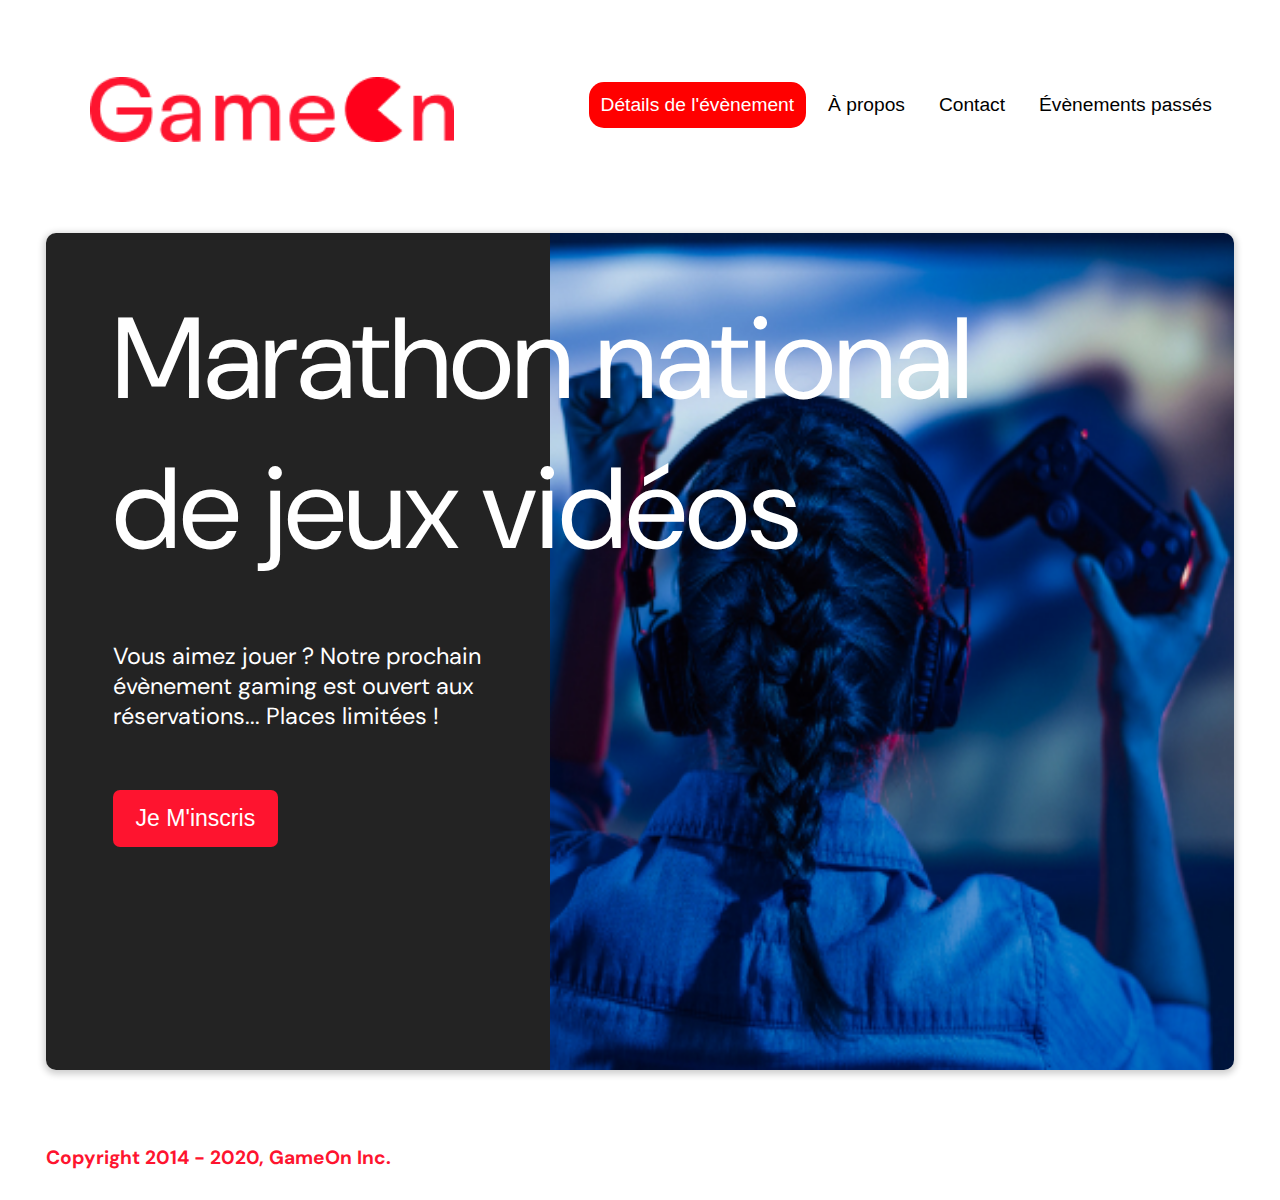
==== index.html @ 280abc77 "Ajout Message Confirmation + Correctifs Responsive" ====
<!DOCTYPE html>
<html lang="en">
  <head>
    <meta charset="utf-8" />
    <title>Reservation</title>
    <meta name="viewport" content="width=device-width,initial-scale=1" />
    <link rel="stylesheet" href="modal.css" />
    <link rel="stylesheet" href="https://cdnjs.cloudflare.com/ajax/libs/font-awesome/4.7.0/css/font-awesome.min.css">
    <link
      href="https://fonts.googleapis.com/css?family=DM+Sans"
      rel="stylesheet"
    />
  </head>
  <body>
    <div class="topnav" id="myTopnav">
      <div class="header-logo">
      <img alt="logo" src="Logo.png" width="auto" height="auto" />
    </div>
    <div class="main-navbar">
      <a href="#" class="active"><span>Détails de l'évènement</span></a>
      <a href="#"><span>À propos</span></a>
      <a href="#"><span>Contact</span></a>
      <a href="#"><span>Évènements passés</span></a>
      <a href="javascript:void(0);" class="icon" onclick="editNav()">
        <i class="fa fa-bars"></i>
      </a>
    </div>
    </div>
  </div>
    <main>
      <div class="hero-section">
        <div class="hero-content">
          <h1 class="hero-headline">
            Marathon national<br>
            de jeux vidéos
          </h1>
          <p class="hero-text">
            Vous aimez jouer ? Notre prochain évènement gaming est ouvert
            aux réservations... Places limitées !
          </p>
          <button class="btn-signup modal-btn">
            je m'inscris
          </button>
        </div>
        <div class="hero-img">
          <img src="./bg_img.jpg" alt="img" />
        </div>
        <button class="btn-signup modal-btn">
          je m'inscris
        </button>
      </div>

      <div class="bground">
        <div class="content">
          <span class="close"></span>
          <div class="modal-body">
            <form
              id="modal-form"
              class="modal-form"
              name="reserve"
              action="index.html"
              method="POST"
              novalidate
            >
              <div 
                class="formData formData--firstname">
                <label for="firstname">Prénom</label><br>
                <input
                  class="text-control"
                  type="text"
                  id="firstname"
                  name="firstname"
                /><br>
              </div>
              <div
                class="formData formData--lastname">
                <label for="lastname">Nom</label><br>
                <input
                  class="text-control"
                  type="text"
                  id="lastname"
                  name="lastname"
                /><br>
              </div>
              <div
                class="formData formData--email">
                <label for="email">E-mail</label><br>
                <input
                  class="text-control"
                  type="email"
                  id="email"
                  name="email"
                /><br>
              </div>
              <div
                class="formData formData--birthdate">
                <label for="birthdate">Date de naissance</label><br>
                <input
                  class="text-control"
                  type="date"
                  id="birthdate"
                  name="birthdate"
                /><br>
              </div>
              <div
                class="formData formData--quantity">
                <label for="quantity">À combien de tournois GameOn avez-vous déjà participé ?</label><br>
                <input type="number" class="text-control" id="quantity" name="quantity" min="0" max="99">
              </div>
              <p class="text-label">Quelle ville ?</p>
              <div
                class="formData formData--location">
                <input
                  class="checkbox-input"
                  type="radio"
                  id="location1"
                  name="location"
                  value="New York"
                />
                <label class="checkbox-label" for="location1">
                  <span class="checkbox-icon"></span>
                  New York</label
                >
                <input
                  class="checkbox-input"
                  type="radio"
                  id="location2"
                  name="location"
                  value="San Francisco"
                />
                <label class="checkbox-label" for="location2">
                  <span class="checkbox-icon"></span>
                  San Francisco</label
                >
                <input
                  class="checkbox-input"
                  type="radio"
                  id="location3"
                  name="location"
                  value="Seattle"
                />
                <label class="checkbox-label" for="location3">
                  <span class="checkbox-icon"></span>
                  Seattle</label
                >
                <input
                  class="checkbox-input"
                  type="radio"
                  id="location4"
                  name="location"
                  value="Chicago"
                />
                <label class="checkbox-label" for="location4">
                  <span class="checkbox-icon"></span>
                  Chicago</label
                >
                <input
                  class="checkbox-input"
                  type="radio"
                  id="location5"
                  name="location"
                  value="Boston"
                />
                <label class="checkbox-label" for="location5">
                  <span class="checkbox-icon"></span>
                  Boston</label
                >
                <input
                  class="checkbox-input"
                  type="radio"
                  id="location6"
                  name="location"
                  value="Portland"
                />
                <label class="checkbox-label" for="location6">
                  <span class="checkbox-icon"></span>
                  Portland</label
                >
              </div>

              <div
                class="formData formData--checkbox">
                <input class="checkbox-input" type="checkbox" id="checkbox1"/>
                <label class="checkbox2-label" for="checkbox1">
                  <span class="checkbox-icon"></span>
                  J'ai lu et accepté les conditions d'utilisation.
                </label>
                <br>
                <input class="checkbox-input" type="checkbox" id="checkbox2" />
                <label class="checkbox2-label" for="checkbox2">
                  <span class="checkbox-icon"></span>
                  Je souhaite être prévenu des prochains évènements.
                </label>
                <br>
              </div>
              <input
                class="btn-submit button"
                type="submit"
                value="C'est parti"
              />
            </form>
            <div class="modal-confirm-message">
              <span>Merci pour votre réservation! <br> Nous vous confirmons qu'elle a bien été prise en compte.</span>
              <input
                class="btn-submit button btn-close-confirm"
                type="button"
                value="Fermer"
              />
            </div>
          </div>
        </div>
      </div>
    </main>
    <footer>
      <p class="copyrights">
        Copyright 2014 - 2020, GameOn Inc.
      </p>
    </footer>
    <script src="modal.js"></script>
  </body>
</html>
---- modal.css ----
:root {
  --font-default: "DM Sans", Arial, Helvetica, sans-serif;
  --font-slab: var(--font-default);
  --modal-duration: 0.8s;
}
* {
  box-sizing: border-box;
  margin: 0;
  padding: 0;
}
/* Landing Page */

html {
  font-size: 1.5vw;
}

body {
  margin: 0;
  display: flex;
  flex-direction: column;
  background-image: url("background.png");
  font-family: var(--font-default);
  font-size: 18px;
  max-width: 1300px;
  margin: 0 auto;
}

p {
  margin-bottom: 0;
  padding: 0.5vw;
}

img {
  padding-right: 1rem;
}

.topnav {
  overflow: hidden;
  margin: 6vw 4vw;
}
.header-logo {
    float: left;
    width: 20rem;
}
.main-navbar {
    float: right;
}

.topnav img {
  width:100%;
  margin-left: 3vw;
}

.topnav a {
  float: left;
  display: block;
  color: #000000;
  text-align: center;
  padding: 12px 12px;
  margin: 5px;
  text-decoration: none;
  font-size: 1.5vw;
  font-family: Roboto, sans-serif;
}

.topnav a:hover {
  background-color: #ff0000;
  color: #ffffff;
  border-radius: 15px;
}

.topnav a.active {
  background-color: #ff0000;
  color: #ffffff;
  border-radius: 15px;
}

.topnav .icon {
  display: none;
}

@media screen and (max-width: 768px) {
  .topnav {
    margin: 6vw 4vw 2vw;
  }
  .topnav a {display: none;}
  .topnav a.icon {
    float: right;
    display: block;
    color:red;
    font-size: 6vw;
    margin: 0px;
    padding: 0rem 1rem;
  }
  .topnav a.icon:hover {
    background-color: transparent;
  }
}

@media screen and (max-width: 768px) {
  .topnav.responsive {position: relative;}
  .topnav.responsive .icon {
    position: absolute;
    right: -5rem;
    top: 0;
  }
  .topnav.responsive a {
    float: none;
    display: block;
    text-align: left;
  }
}

 /* @media screen and (max-width: 540px) {
  .topnav a {display: none;}
  .topnav a.icon {
    float: right;
    display: block;
    margin-top: -15px;
  } 
} */

main {
  font-size: 130%;
  font-weight: bolder;
  color: black;
  padding-top: 0.5vw;
  padding-left: 2vw;
  padding-right: 2vw;
  margin: 1px 20px 15px;
  border-radius: 2rem;
  text-align: justify;
}

.modal-btn {
  font-size: 145%;
  background: #fe142f;
  display: flex;
  margin: auto;
  padding: 2em;
  color: #fff;
  padding: 0.75rem 2.5rem;
  border-radius: 1rem;
  cursor: pointer;
}

.modal-btn:hover {
  background: #3876ac;
}

.footer {
  margin: 20px;
  padding: 10px;
  font-family: var(--font-slab);
}

/* Modal form */

.button {
  background: #fe142f;
  margin-top: 0.5em;
  padding: 1em;
  color: #fff;
  border-radius: 15px;
  cursor: pointer;
  font-size: 16px;
}

.button:hover {
  background: #3876ac;
}

.smFont {
  font-size: 16px;
}

.bground {
  display: none;
  position: fixed;
  z-index: 1;
  left: 0;
  top: 0;
  height: 100%;
  width: 100%;
  overflow: auto;
  background-color: rgba(26, 39, 156, 0.4);
}

.content {
  margin: 5% auto;
  width: 100%;
  max-width: 500px;
  animation-name: modalopen;
  animation-duration: var(--modal-duration);
  background: #232323;
  border-radius: 10px;
  overflow: hidden;
  position: relative;
  top:8rem;
  color: #fff;
  min-height:90%;
}

.modal-body {
  padding: 15px 8%;
  margin: 15px;
  min-height: 50rem;
  display:flex;
  justify-content: center;
  flex-direction: column;
  align-items:center;
}

label {
  font-family: var(--font-default);
  font-size: 17px;
  font-weight: normal;
  display: inline-block;
  margin: 11px 0;
}
input {
  padding: 8px;
  border: 0.8px solid #ccc;
  outline: none;
}
.text-control {
  margin: 0;
  padding: 8px;
  width: 100%;
  border-radius: 8px;
  font-size: 20px;
  height: 48px;
}
.formData[data-error]::after {
  content: attr(data-error);
  font-size: 0.4em;
  color: #e54858;
  display: block;
  margin-top: 7px;
  margin-bottom: 7px;
  text-align: left;
  line-height: 0em;
  opacity: 0;
  transition: 0.3s;
}
.formData[data-error-visible="true"]::after {
  opacity: 1;
  line-height: 0.4em;
}
.formData[data-error-visible="true"] .text-control {
  border: 2px solid #e54858;
}
/* 
input[data-error]::after {
    content: attr(data-error);
    font-size: 0.4em;
    color: red;
} */
.checkbox-label,
.checkbox2-label {
  position: relative;
  margin-left: 36px;
  font-size: 12px;
  font-weight: normal;
}
.checkbox-label .checkbox-icon,
.checkbox2-label .checkbox-icon {
  display: block;
  width: 20px;
  height: 20px;
  border: 2px solid #279e7a;
  border-radius: 50%;
  text-indent: 29px;
  white-space: nowrap;
  position: absolute;
  left: -30px;
  top: -1px;
  transition: 0.3s;
}
.checkbox-label .checkbox-icon::after,
.checkbox2-label .checkbox-icon::after {
  content: "";
  width: 13px;
  height: 13px;
  background-color: #279e7a;
  border-radius: 50%;
  text-indent: 29px;
  white-space: nowrap;
  position: absolute;
  left: 50%;
  top: 50%;
  transform: translate(-50%, -50%);
  transition: 0.3s;
  opacity: 0;
}
.checkbox-input {
  display: none;
}
.checkbox-input:checked + .checkbox-label .checkbox-icon::after,
.checkbox-input:checked + .checkbox2-label .checkbox-icon::after {
  opacity: 1;
}
.checkbox-input:checked + .checkbox2-label .checkbox-icon {
  background: #279e7a;
}
.checkbox2-label .checkbox-icon {
  border-radius: 4px;
  border: 0;
  background: #c4c4c4;
}
.checkbox2-label .checkbox-icon::after {
  width: 7px;
  height: 4px;
  border-radius: 2px;
  background: transparent;
  border: 2px solid transparent;
  border-bottom-color: #fff;
  border-left-color: #fff;
  transform: rotate(-55deg);
  left: 21%;
  top: 19%;
}

.close {
  position: absolute;
  right: 15px;
  top: 15px;
  width: 32px;
  height: 32px;
  opacity: 1;
  cursor: pointer;
  transform: scale(0.7);
}
.close:before,
.close:after {
  position: absolute;
  left: 15px;
  content: " ";
  height: 33px;
  width: 3px;
  background-color: #fff;
}
.close:before {
  transform: rotate(45deg);
}
.close:after {
  transform: rotate(-45deg);
}
.btn-submit,
.btn-signup {
  background: #fe142f;
  display: block;
  margin: 1rem auto;
  border-radius: 7px;
  font-size: 1.2rem;
  padding: 12px 82px;
  color: #fff;
  cursor: pointer;
  border: 0;
}

.btn-close-confirm {
  margin: 0 auto;
  position: fixed;
  bottom: 4rem;
  left: 0;
  right: 0;
}

.modal-confirm-message {
  display: none;
  margin: 2em 0em;
  height:100%;
  font-size: 2rem;
  text-align: center;
}

.modal-confirm-message br {
  display: block;
  margin: 20px 0;
  line-height: 2rem;
  content: "";
}

/* custom select styles */
.custom-select {
  position: relative;
  font-family: Arial;
  font-size: 1.1rem;
  font-weight: normal;
}

.custom-select select {
  display: none;
}
.select-selected {
  background-color: #fff;
}

/* Style the arrow inside the select element: */
.select-selected:after {
  position: absolute;
  content: "";
  top: 10px;
  right: 13px;
  width: 11px;
  height: 11px;
  border: 3px solid transparent;
  border-bottom-color: #f00;
  border-left-color: #f00;
  transform: rotate(-48deg);
  border-radius: 5px 0 5px 0;
}

/* Point the arrow upwards when the select box is open (active): */
.select-selected.select-arrow-active:after {
  transform: rotate(135deg);
  top: 13px;
}

.select-items div,
.select-selected {
  color: #000;
  padding: 11px 16px;
  border: 1px solid transparent;
  border-color: transparent transparent rgba(0, 0, 0, 0.1) transparent;
  cursor: pointer;
  border-radius: 8px;
  height: 48px;
}

/* Style items (options): */
.select-items {
  position: absolute;
  background-color: #fff;
  top: 89%;
  left: 0;
  right: 0;
  z-index: 99;
}

/* Hide the items when the select box is closed: */
.select-hide {
  display: none;
}

.select-items div:hover,
.same-as-selected {
  background-color: rgba(0, 0, 0, 0.1);
}
/* custom select end */
.text-label {
  font-weight: normal;
  font-size: 16px;
}
.hero-section {
  min-height: 93vh;
  border-radius: 10px;
  display: grid;
  grid-template-columns: repeat(12, 1fr);
  overflow: hidden;
  box-shadow: 0 2px 7px 2px rgba(0, 0, 0, 0.2);
}
.hero-content {
  padding: 51px 67px;
  grid-column: span 4;
  background: #232323;
  color: #fff;
  position: relative;
  text-align: left;
  min-width: 424px;
}
.hero-content::after {
  content: "";
  width: 100%;
  height: 100%;
  background: #232323;
  position: absolute;
  right: -80px;
  top: 0;
}
.hero-content > * {
  position: relative;
  z-index: 1;
}
.hero-headline {
  font-size: 6rem;
  font-weight: normal;
  white-space: nowrap;
}
.hero-text {
  width: 146%;
  font-weight: normal;
  margin-top: 57px;
  padding: 0;
}
.btn-signup {
  outline: none;
  text-transform: capitalize;
  padding: 15px 23px;
  margin: 0;
  margin-top: 59px;
}
.hero-img {
  grid-column: span 8;
}
.hero-img img {
  width: 100%;
  height: 100%;
  display: block;
  padding: 0;
}
.copyrights {
  color: #fe142f;
  padding: 0;
  font-size: 1rem;
  margin: 60px 0 30px;
  font-weight: bolder;
}
.hero-section > .btn-signup {
  display: none;
}
footer {
  padding-left: 2vw;
  padding-right: 2vw;
  margin: 0 20px;
}
@media screen and (max-width: 768px) {

  main {
    margin: 1px 20px 0px;
  }
  .main-navbar {
    z-index: 99;
  }
  .hero-section {
    display: block;
    box-shadow: unset;
    min-height: 70vh;
  }
  .hero-content {
    background: #fff;
    color: #000;
    padding: 0;
    min-width:inherit;
  }
  .hero-content::after {
    content: unset;
  }
  .hero-content .btn-signup {
    display: none;
  }
  .hero-headline {
    font-size: 6rem;
    white-space: normal;
  }
  .hero-text {
    width: unset;
    font-size: 2rem;
    margin-top: 20px;
  }
  .hero-img img {
    border-radius: 10px;
    margin-top: 20px;
  }

  .btn-submit,
  .btn-signup {
    font-size: 2rem;
  }

  .hero-section > .btn-signup {
    display: block;
    margin: 32px auto 10px;
    padding: 10px 35px;
  }

  .modal-confirm-message {
    font-size: 4rem;
  }
  
  .copyrights {
    margin-top: 10px;
    text-align: center;
  }
}

@keyframes modalopen {
  from {
    opacity: 0;
    transform: translateY(-150px);
  }
  to {
    opacity: 1;
  }
}
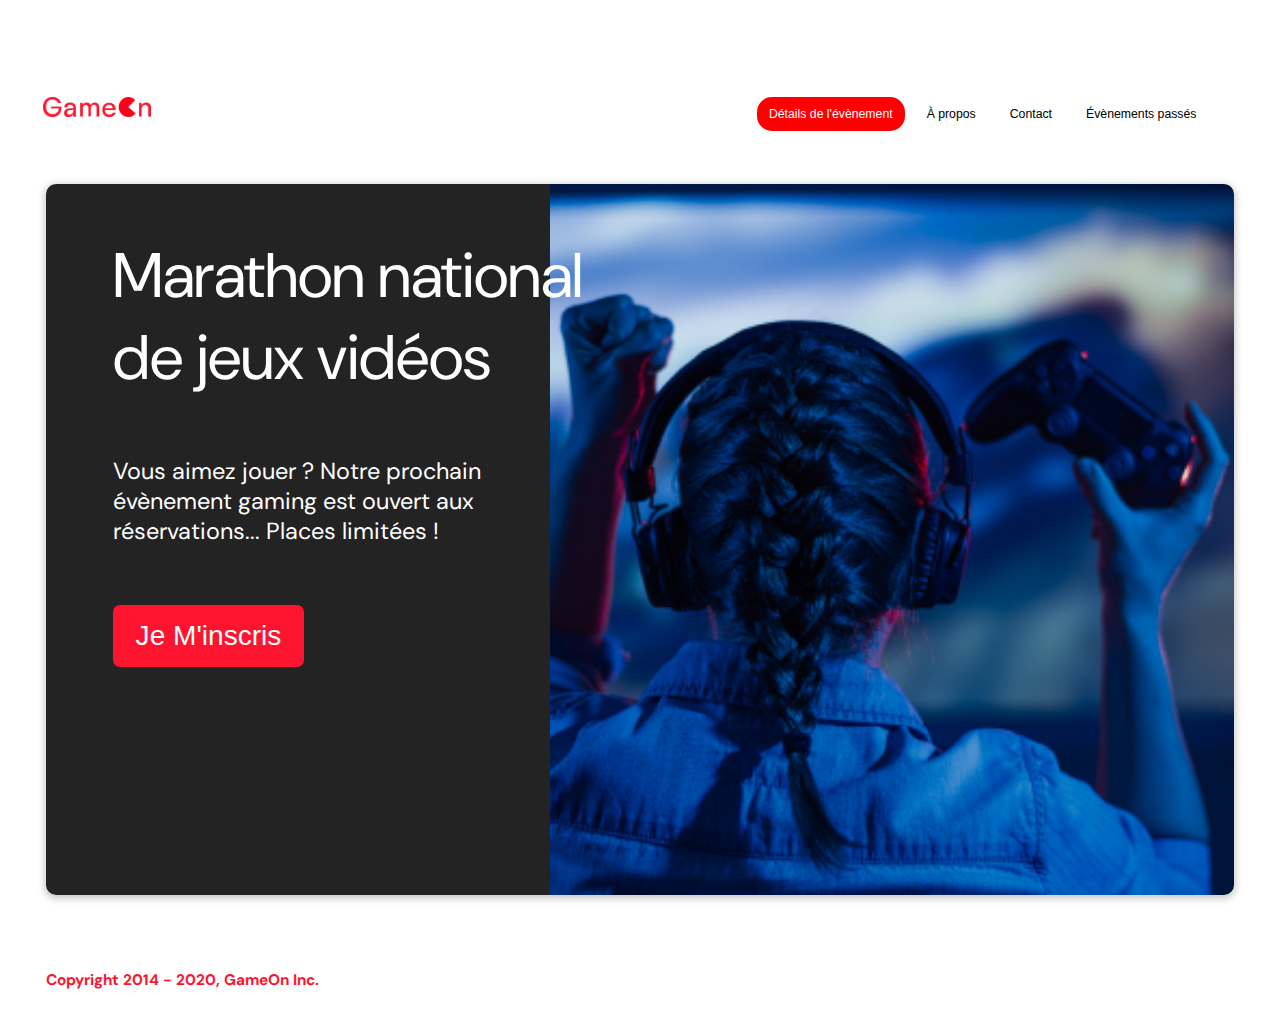
==== commit 76b86125: "Modification Responsive Designe" ====
--- a/index.html
+++ b/index.html
@@ -12,21 +12,22 @@
     />
   </head>
   <body>
-    <div class="topnav" id="myTopnav">
-      <div class="header-logo">
-      <img alt="logo" src="Logo.png" width="auto" height="auto" />
-    </div>
-    <div class="main-navbar">
-      <a href="#" class="active"><span>Détails de l'évènement</span></a>
-      <a href="#"><span>À propos</span></a>
-      <a href="#"><span>Contact</span></a>
-      <a href="#"><span>Évènements passés</span></a>
-      <a href="javascript:void(0);" class="icon" onclick="editNav()">
-        <i class="fa fa-bars"></i>
-      </a>
-    </div>
-    </div>
-  </div>
+    <header>
+      <div class="topnav" id="myTopnav">
+        <div class="header-logo">
+        <img alt="logo" src="Logo.png" width="auto" height="auto" />
+        </div>
+        <div class="main-navbar">
+          <a href="#" class="active"><span>Détails de l'évènement</span></a>
+          <a href="#"><span>À propos</span></a>
+          <a href="#"><span>Contact</span></a>
+          <a href="#"><span>Évènements passés</span></a>
+          <a href="javascript:void(0);" class="icon" onclick="editNav()">
+            <i class="fa fa-bars"></i>
+          </a>
+        </div>
+      </div>
+    </header>
     <main>
       <div class="hero-section">
         <div class="hero-content">
--- a/modal.css
+++ b/modal.css
@@ -11,20 +11,33 @@
 /* Landing Page */
 
 html {
-  font-size: 1.5vw;
+  font-size: 1.2vmax;
+  max-width:1500px;
+  margin: 0 auto;
 }
 
 body {
   margin: 0;
   display: flex;
   flex-direction: column;
-  background-image: url("background.png");
   font-family: var(--font-default);
   font-size: 18px;
   max-width: 1300px;
   margin: 0 auto;
 }
 
+header {
+  position:fixed;
+  top: 0;
+  height:10rem;
+  width: 100%;
+  z-index: 99;
+  margin-bottom: 1rem;
+  max-width: 1300px;
+  background-color: white;
+  padding:1rem;
+}
+
 p {
   margin-bottom: 0;
   padding: 0.5vw;
@@ -40,15 +53,22 @@
 }
 .header-logo {
     float: left;
-    width: 20rem;
-}
+    width: 8rem;
+    position: absolute;
+    left:2.5rem;
+    z-index: 999;
+  }
 .main-navbar {
     float: right;
+    max-width: 800px;
+
 }
 
 .topnav img {
   width:100%;
-  margin-left: 3vw;
+  vertical-align: center;
+  margin: 5px;
+
 }
 
 .topnav a {
@@ -56,10 +76,10 @@
   display: block;
   color: #000000;
   text-align: center;
-  padding: 12px 12px;
+  padding: 10px 12px;
   margin: 5px;
   text-decoration: none;
-  font-size: 1.5vw;
+  font-size: 0.8rem;
   font-family: Roboto, sans-serif;
 }
 
@@ -81,15 +101,15 @@
 
 @media screen and (max-width: 768px) {
   .topnav {
-    margin: 6vw 4vw 2vw;
+    margin: 6vw 0vw 2vw;
+    flex-wrap: nowrap;
+    display:flex;
   }
   .topnav a {display: none;}
   .topnav a.icon {
-    float: right;
     display: block;
     color:red;
     font-size: 6vw;
-    margin: 0px;
     padding: 0rem 1rem;
   }
   .topnav a.icon:hover {
@@ -98,17 +118,31 @@
 }
 
 @media screen and (max-width: 768px) {
-  .topnav.responsive {position: relative;}
+  .main-navbar {
+    display:flex;
+    flex-direction:column;
+    align-items:flex-end;
+    background-color: white;
+    min-width:100%;
+  }
+  .topnav.responsive {position: relative;
+    border-bottom: 3px solid red;
+    box-shadow: 10px 20px 0px white;}
   .topnav.responsive .icon {
-    position: absolute;
-    right: -5rem;
-    top: 0;
+    align-self:flex-end;
+    order:-2;
+    font-size: 6vw;
   }
   .topnav.responsive a {
     float: none;
     display: block;
     text-align: left;
-  }
+    font-size: 4vw;
+  }
+  .topnav.responsive .main-navbar {
+    min-width:100%;
+  }
+
 }
 
  /* @media screen and (max-width: 540px) {
@@ -124,10 +158,11 @@
   font-size: 130%;
   font-weight: bolder;
   color: black;
-  padding-top: 0.5vw;
+  padding-top: 2rem;
   padding-left: 2vw;
   padding-right: 2vw;
   margin: 1px 20px 15px;
+  margin-top:10rem;
   border-radius: 2rem;
   text-align: justify;
 }
@@ -177,7 +212,7 @@
 .bground {
   display: none;
   position: fixed;
-  z-index: 1;
+  z-index: 99;
   left: 0;
   top: 0;
   height: 100%;
@@ -189,7 +224,7 @@
 .content {
   margin: 5% auto;
   width: 100%;
-  max-width: 500px;
+  max-width: 600px;
   animation-name: modalopen;
   animation-duration: var(--modal-duration);
   background: #232323;
@@ -198,17 +233,19 @@
   position: relative;
   top:8rem;
   color: #fff;
-  min-height:90%;
+  display:flex;
+  justify-content: flex-start;
+  align-items:flex-start;
 }
 
 .modal-body {
   padding: 15px 8%;
   margin: 15px;
-  min-height: 50rem;
   display:flex;
   justify-content: center;
   flex-direction: column;
   align-items:center;
+  min-height: 50vmin;
 }
 
 label {
@@ -350,9 +387,9 @@
 .btn-signup {
   background: #fe142f;
   display: block;
-  margin: 1rem auto;
+  margin: 30px auto;
   border-radius: 7px;
-  font-size: 1.2rem;
+  font-size: 1.2em;
   padding: 12px 82px;
   color: #fff;
   cursor: pointer;
@@ -361,7 +398,7 @@
 
 .btn-close-confirm {
   margin: 0 auto;
-  position: fixed;
+  position: absolute;
   bottom: 4rem;
   left: 0;
   right: 0;
@@ -370,8 +407,8 @@
 .modal-confirm-message {
   display: none;
   margin: 2em 0em;
-  height:100%;
-  font-size: 2rem;
+  height:90%;
+  font-size: 2.5vmin;
   text-align: center;
 }
 
@@ -454,7 +491,7 @@
   font-size: 16px;
 }
 .hero-section {
-  min-height: 93vh;
+  min-height: 50vh;
   border-radius: 10px;
   display: grid;
   grid-template-columns: repeat(12, 1fr);
@@ -484,7 +521,7 @@
   z-index: 1;
 }
 .hero-headline {
-  font-size: 6rem;
+  font-size: 7vmin;
   font-weight: normal;
   white-space: nowrap;
 }
@@ -528,7 +565,7 @@
 @media screen and (max-width: 768px) {
 
   main {
-    margin: 1px 20px 0px;
+    margin: 10rem 20px 0px;
   }
   .main-navbar {
     z-index: 99;
@@ -538,6 +575,7 @@
     box-shadow: unset;
     min-height: 70vh;
   }
+
   .hero-content {
     background: #fff;
     color: #000;
@@ -551,7 +589,7 @@
     display: none;
   }
   .hero-headline {
-    font-size: 6rem;
+    font-size: 8vmin;
     white-space: normal;
   }
   .hero-text {
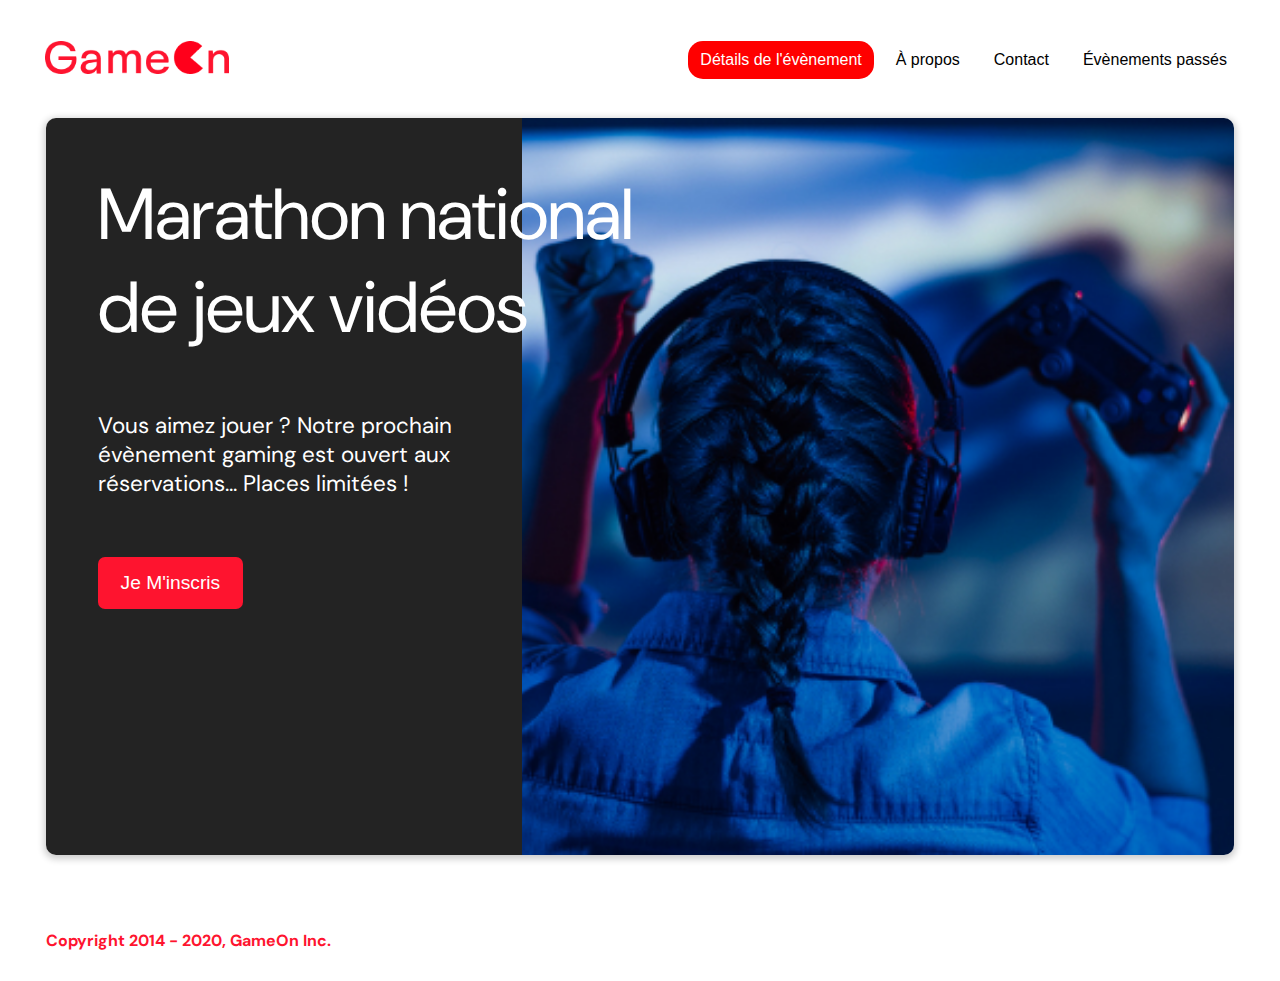
==== commit 0377c039: "Modif Responsive Design" ====
--- a/index.html
+++ b/index.html
@@ -5,7 +5,10 @@
     <title>Reservation</title>
     <meta name="viewport" content="width=device-width,initial-scale=1" />
     <link rel="stylesheet" href="modal.css" />
-    <link rel="stylesheet" href="https://cdnjs.cloudflare.com/ajax/libs/font-awesome/4.7.0/css/font-awesome.min.css">
+    <link
+      rel="stylesheet"
+      href="https://cdnjs.cloudflare.com/ajax/libs/font-awesome/4.7.0/css/font-awesome.min.css"
+    />
     <link
       href="https://fonts.googleapis.com/css?family=DM+Sans"
       rel="stylesheet"
@@ -15,7 +18,7 @@
     <header>
       <div class="topnav" id="myTopnav">
         <div class="header-logo">
-        <img alt="logo" src="Logo.png" width="auto" height="auto" />
+          <img alt="logo" src="Logo.png" width="auto" height="auto" />
         </div>
         <div class="main-navbar">
           <a href="#" class="active"><span>Détails de l'évènement</span></a>
@@ -36,19 +39,15 @@
             de jeux vidéos
           </h1>
           <p class="hero-text">
-            Vous aimez jouer ? Notre prochain évènement gaming est ouvert
-            aux réservations... Places limitées !
+            Vous aimez jouer ? Notre prochain évènement gaming est ouvert aux
+            réservations... Places limitées !
           </p>
-          <button class="btn-signup modal-btn">
-            je m'inscris
-          </button>
+          <button class="btn-signup modal-btn">je m'inscris</button>
         </div>
         <div class="hero-img">
           <img src="./bg_img.jpg" alt="img" />
         </div>
-        <button class="btn-signup modal-btn">
-          je m'inscris
-        </button>
+        <button class="btn-signup modal-btn">je m'inscris</button>
       </div>
 
       <div class="bground">
@@ -63,54 +62,58 @@
               method="POST"
               novalidate
             >
-              <div 
-                class="formData formData--firstname">
-                <label for="firstname">Prénom</label><br>
+              <div class="formData formData--firstname">
+                <label for="firstname">Prénom</label><br />
                 <input
                   class="text-control"
                   type="text"
                   id="firstname"
                   name="firstname"
-                /><br>
-              </div>
-              <div
-                class="formData formData--lastname">
-                <label for="lastname">Nom</label><br>
+                /><br />
+              </div>
+              <div class="formData formData--lastname">
+                <label for="lastname">Nom</label><br />
                 <input
                   class="text-control"
                   type="text"
                   id="lastname"
                   name="lastname"
-                /><br>
-              </div>
-              <div
-                class="formData formData--email">
-                <label for="email">E-mail</label><br>
+                /><br />
+              </div>
+              <div class="formData formData--email">
+                <label for="email">E-mail</label><br />
                 <input
                   class="text-control"
                   type="email"
                   id="email"
                   name="email"
-                /><br>
-              </div>
-              <div
-                class="formData formData--birthdate">
-                <label for="birthdate">Date de naissance</label><br>
+                /><br />
+              </div>
+              <div class="formData formData--birthdate">
+                <label for="birthdate">Date de naissance</label><br />
                 <input
                   class="text-control"
                   type="date"
                   id="birthdate"
                   name="birthdate"
-                /><br>
-              </div>
-              <div
-                class="formData formData--quantity">
-                <label for="quantity">À combien de tournois GameOn avez-vous déjà participé ?</label><br>
-                <input type="number" class="text-control" id="quantity" name="quantity" min="0" max="99">
+                /><br />
+              </div>
+              <div class="formData formData--quantity">
+                <label for="quantity"
+                  >À combien de tournois GameOn avez-vous déjà participé
+                  ?</label
+                ><br />
+                <input
+                  type="number"
+                  class="text-control"
+                  id="quantity"
+                  name="quantity"
+                  min="0"
+                  max="99"
+                />
               </div>
               <p class="text-label">Quelle ville ?</p>
-              <div
-                class="formData formData--location">
+              <div class="formData formData--location">
                 <input
                   class="checkbox-input"
                   type="radio"
@@ -179,20 +182,19 @@
                 >
               </div>
 
-              <div
-                class="formData formData--checkbox">
-                <input class="checkbox-input" type="checkbox" id="checkbox1"/>
+              <div class="formData formData--checkbox">
+                <input class="checkbox-input" type="checkbox" id="checkbox1" />
                 <label class="checkbox2-label" for="checkbox1">
                   <span class="checkbox-icon"></span>
                   J'ai lu et accepté les conditions d'utilisation.
                 </label>
-                <br>
+                <br />
                 <input class="checkbox-input" type="checkbox" id="checkbox2" />
                 <label class="checkbox2-label" for="checkbox2">
                   <span class="checkbox-icon"></span>
                   Je souhaite être prévenu des prochains évènements.
                 </label>
-                <br>
+                <br />
               </div>
               <input
                 class="btn-submit button"
@@ -201,7 +203,10 @@
               />
             </form>
             <div class="modal-confirm-message">
-              <span>Merci pour votre réservation! <br> Nous vous confirmons qu'elle a bien été prise en compte.</span>
+              <span
+                >Merci pour votre réservation! <br />
+                Nous vous confirmons qu'elle a bien été prise en compte.</span
+              >
               <input
                 class="btn-submit button btn-close-confirm"
                 type="button"
@@ -213,9 +218,7 @@
       </div>
     </main>
     <footer>
-      <p class="copyrights">
-        Copyright 2014 - 2020, GameOn Inc.
-      </p>
+      <p class="copyrights">Copyright 2014 - 2020, GameOn Inc.</p>
     </footer>
     <script src="modal.js"></script>
   </body>
--- a/modal.css
+++ b/modal.css
@@ -11,8 +11,8 @@
 /* Landing Page */
 
 html {
-  font-size: 1.2vmax;
-  max-width:1500px;
+  font-size: 16px;
+  max-width: 1500px;
   margin: 0 auto;
 }
 
@@ -21,21 +21,21 @@
   display: flex;
   flex-direction: column;
   font-family: var(--font-default);
-  font-size: 18px;
+  font-size: 1rem; 
   max-width: 1300px;
   margin: 0 auto;
 }
 
 header {
-  position:fixed;
+  position: fixed;
   top: 0;
-  height:10rem;
+  height: 100px;
   width: 100%;
   z-index: 99;
   margin-bottom: 1rem;
   max-width: 1300px;
   background-color: white;
-  padding:1rem;
+  padding: 1rem;
 }
 
 p {
@@ -49,26 +49,24 @@
 
 .topnav {
   overflow: hidden;
-  margin: 6vw 4vw;
+  margin: 20px 20px;
 }
 .header-logo {
-    float: left;
-    width: 8rem;
-    position: absolute;
-    left:2.5rem;
-    z-index: 999;
-  }
+  float: left;
+  width: 200px;
+  position: absolute;
+  left: 2.5em;
+  z-index: 999;
+}
 .main-navbar {
-    float: right;
-    max-width: 800px;
-
+  float: right;
+  max-width: 800px;
 }
 
 .topnav img {
-  width:100%;
+  width: 100%;
   vertical-align: center;
   margin: 5px;
-
 }
 
 .topnav a {
@@ -79,7 +77,7 @@
   padding: 10px 12px;
   margin: 5px;
   text-decoration: none;
-  font-size: 0.8rem;
+  font-size: 1rem;
   font-family: Roboto, sans-serif;
 }
 
@@ -99,70 +97,14 @@
   display: none;
 }
 
-@media screen and (max-width: 768px) {
-  .topnav {
-    margin: 6vw 0vw 2vw;
-    flex-wrap: nowrap;
-    display:flex;
-  }
-  .topnav a {display: none;}
-  .topnav a.icon {
-    display: block;
-    color:red;
-    font-size: 6vw;
-    padding: 0rem 1rem;
-  }
-  .topnav a.icon:hover {
-    background-color: transparent;
-  }
-}
-
-@media screen and (max-width: 768px) {
-  .main-navbar {
-    display:flex;
-    flex-direction:column;
-    align-items:flex-end;
-    background-color: white;
-    min-width:100%;
-  }
-  .topnav.responsive {position: relative;
-    border-bottom: 3px solid red;
-    box-shadow: 10px 20px 0px white;}
-  .topnav.responsive .icon {
-    align-self:flex-end;
-    order:-2;
-    font-size: 6vw;
-  }
-  .topnav.responsive a {
-    float: none;
-    display: block;
-    text-align: left;
-    font-size: 4vw;
-  }
-  .topnav.responsive .main-navbar {
-    min-width:100%;
-  }
-
-}
-
- /* @media screen and (max-width: 540px) {
-  .topnav a {display: none;}
-  .topnav a.icon {
-    float: right;
-    display: block;
-    margin-top: -15px;
-  } 
-} */
-
 main {
-  font-size: 130%;
   font-weight: bolder;
   color: black;
-  padding-top: 2rem;
+  padding-top: 2vh;
   padding-left: 2vw;
   padding-right: 2vw;
   margin: 1px 20px 15px;
-  margin-top:10rem;
+  margin-top: 100px;
   border-radius: 2rem;
   text-align: justify;
 }
@@ -198,7 +140,7 @@
   color: #fff;
   border-radius: 15px;
   cursor: pointer;
-  font-size: 16px;
+  font-size: 1rem;
 }
 
 .button:hover {
@@ -206,7 +148,7 @@
 }
 
 .smFont {
-  font-size: 16px;
+  /* font-size: 16px; */
 }
 
 .bground {
@@ -231,46 +173,63 @@
   border-radius: 10px;
   overflow: hidden;
   position: relative;
-  top:8rem;
+  top: 50px;
   color: #fff;
-  display:flex;
+  display: flex;
   justify-content: flex-start;
-  align-items:flex-start;
+  align-items: center;
 }
 
 .modal-body {
   padding: 15px 8%;
   margin: 15px;
-  display:flex;
+  display: flex;
   justify-content: center;
   flex-direction: column;
-  align-items:center;
+  align-items: center;
   min-height: 50vmin;
+  width: 100%;
+}
+
+.modal-form {
+  width: 100%;
 }
 
 label {
   font-family: var(--font-default);
-  font-size: 17px;
+  /* font-size: 17px; */
   font-weight: normal;
   display: inline-block;
   margin: 11px 0;
 }
+
 input {
   padding: 8px;
   border: 0.8px solid #ccc;
   outline: none;
-}
+  -webkit-appearance: none;
+  -moz-appearance: none;
+}
+
 .text-control {
   margin: 0;
   padding: 8px;
   width: 100%;
   border-radius: 8px;
-  font-size: 20px;
+  /* font-size: 20px; */
   height: 48px;
 }
+
+.formData--location {
+  display:flex;
+  justify-content: flex-start;
+  flex-wrap: wrap;
+  margin-bottom: 8px;
+}
+
 .formData[data-error]::after {
   content: attr(data-error);
-  font-size: 0.4em;
+  font-size: 0.8rem;
   color: #e54858;
   display: block;
   margin-top: 7px;
@@ -280,10 +239,13 @@
   opacity: 0;
   transition: 0.3s;
 }
+
 .formData[data-error-visible="true"]::after {
   opacity: 1;
-  line-height: 0.4em;
-}
+  line-height: 1.5rem;
+  font-weight: 100;
+}
+
 .formData[data-error-visible="true"] .text-control {
   border: 2px solid #e54858;
 }
@@ -299,7 +261,9 @@
   margin-left: 36px;
   font-size: 12px;
   font-weight: normal;
-}
+  min-width: 60px;
+}
+
 .checkbox-label .checkbox-icon,
 .checkbox2-label .checkbox-icon {
   display: block;
@@ -314,6 +278,7 @@
   top: -1px;
   transition: 0.3s;
 }
+
 .checkbox-label .checkbox-icon::after,
 .checkbox2-label .checkbox-icon::after {
   content: "";
@@ -330,21 +295,26 @@
   transition: 0.3s;
   opacity: 0;
 }
+
 .checkbox-input {
   display: none;
 }
+
 .checkbox-input:checked + .checkbox-label .checkbox-icon::after,
 .checkbox-input:checked + .checkbox2-label .checkbox-icon::after {
   opacity: 1;
 }
+
 .checkbox-input:checked + .checkbox2-label .checkbox-icon {
   background: #279e7a;
 }
+
 .checkbox2-label .checkbox-icon {
   border-radius: 4px;
   border: 0;
   background: #c4c4c4;
 }
+
 .checkbox2-label .checkbox-icon::after {
   width: 7px;
   height: 4px;
@@ -368,6 +338,7 @@
   cursor: pointer;
   transform: scale(0.7);
 }
+
 .close:before,
 .close:after {
   position: absolute;
@@ -377,44 +348,54 @@
   width: 3px;
   background-color: #fff;
 }
+
 .close:before {
   transform: rotate(45deg);
 }
+
 .close:after {
   transform: rotate(-45deg);
 }
+
 .btn-submit,
-.btn-signup {
+.btn-signup,
+.btn-close-confirm  {
   background: #fe142f;
   display: block;
   margin: 30px auto;
   border-radius: 7px;
-  font-size: 1.2em;
-  padding: 12px 82px;
+  font-size: 1.2rem;
+  padding: 8px 40px;
   color: #fff;
   cursor: pointer;
   border: 0;
 }
 
 .btn-close-confirm {
-  margin: 0 auto;
-  position: absolute;
-  bottom: 4rem;
+  bottom: 0;
+  position: absolute;
   left: 0;
   right: 0;
 }
 
 .modal-confirm-message {
   display: none;
-  margin: 2em 0em;
-  height:90%;
-  font-size: 2.5vmin;
+  flex-direction: column;
+  align-items: center;
+  justify-content: center;
   text-align: center;
+  margin: 10px 0;
+  height: 90%;
+  font-size: 1.8vmax;
+}
+
+.modal-confirm-message span {
+  margin: 50px 0;
 }
 
 .modal-confirm-message br {
   display: block;
-  margin: 20px 0;
+  margin: 10px 0;
   line-height: 2rem;
   content: "";
 }
@@ -423,13 +404,14 @@
 .custom-select {
   position: relative;
   font-family: Arial;
-  font-size: 1.1rem;
+  /* font-size: 1.1rem; */
   font-weight: normal;
 }
 
 .custom-select select {
   display: none;
 }
+
 .select-selected {
   background-color: #fff;
 }
@@ -488,8 +470,9 @@
 /* custom select end */
 .text-label {
   font-weight: normal;
-  font-size: 16px;
-}
+  margin: 11px 0;
+}
+
 .hero-section {
   min-height: 50vh;
   border-radius: 10px;
@@ -498,15 +481,17 @@
   overflow: hidden;
   box-shadow: 0 2px 7px 2px rgba(0, 0, 0, 0.2);
 }
+
 .hero-content {
-  padding: 51px 67px;
+  padding: 50px 52px;
   grid-column: span 4;
   background: #232323;
   color: #fff;
   position: relative;
   text-align: left;
-  min-width: 424px;
-}
+  min-width: 40%;
+}
+
 .hero-content::after {
   content: "";
   width: 100%;
@@ -516,21 +501,26 @@
   right: -80px;
   top: 0;
 }
+
 .hero-content > * {
   position: relative;
   z-index: 1;
 }
+
 .hero-headline {
-  font-size: 7vmin;
+  font-size: 4.5rem;
   font-weight: normal;
   white-space: nowrap;
 }
+
 .hero-text {
   width: 146%;
   font-weight: normal;
+  font-size: 1.4rem;
   margin-top: 57px;
   padding: 0;
 }
+
 .btn-signup {
   outline: none;
   text-transform: capitalize;
@@ -538,15 +528,18 @@
   margin: 0;
   margin-top: 59px;
 }
+
 .hero-img {
   grid-column: span 8;
 }
+
 .hero-img img {
   width: 100%;
   height: 100%;
   display: block;
   padding: 0;
 }
+
 .copyrights {
   color: #fe142f;
   padding: 0;
@@ -554,21 +547,21 @@
   margin: 60px 0 30px;
   font-weight: bolder;
 }
+
 .hero-section > .btn-signup {
   display: none;
 }
+
 footer {
   padding-left: 2vw;
   padding-right: 2vw;
   margin: 0 20px;
 }
-@media screen and (max-width: 768px) {
-
-  main {
-    margin: 10rem 20px 0px;
-  }
-  .main-navbar {
-    z-index: 99;
+
+@media screen and (max-width: 850px) {
+  
+  .header-logo {
+    width: 30vw;
   }
   .hero-section {
     display: block;
@@ -576,25 +569,37 @@
     min-height: 70vh;
   }
 
+  .content {
+    min-height: 87%;
+  }
+
+  .formData {
+    text-align: initial;
+  }
+
   .hero-content {
     background: #fff;
     color: #000;
     padding: 0;
-    min-width:inherit;
-  }
+    min-width: inherit;
+  }
+
   .hero-content::after {
     content: unset;
   }
+
   .hero-content .btn-signup {
     display: none;
   }
+
   .hero-headline {
-    font-size: 8vmin;
+    font-size: 9.5vw;
     white-space: normal;
   }
+
   .hero-text {
     width: unset;
-    font-size: 2rem;
+    font-size: 3.2vw;
     margin-top: 20px;
   }
   .hero-img img {
@@ -602,24 +607,92 @@
     margin-top: 20px;
   }
 
-  .btn-submit,
-  .btn-signup {
-    font-size: 2rem;
+  .main-navbar {
+    display: flex;
+    flex-direction: column;
+    align-items: flex-end;
+    background-color: white;
+    min-width: 100%;
+    z-index: 99;
+  }
+
+  .topnav {
+    margin: 10px 0;
+    flex-wrap: nowrap;
+    display: flex;
+  }
+
+  .topnav a {
+    display: none;
+  }
+
+  .topnav a.icon {
+    display: block;
+    color: red;
+    font-size: 6vw;
+    padding: 0 1rem;
+  }
+
+  .topnav a.icon:hover {
+    background-color: transparent;
+  }
+
+  .topnav.responsive {
+    border-bottom: 3px solid red;
+    box-shadow: 10px 110px 0px white;
+  }
+
+  .topnav.responsive .icon {
+    align-self: flex-end;
+    order: -2;
+    font-size: 6vw;
+  }
+
+  .topnav.responsive a {
+    float: none;
+    display: block;
+    text-align: left;
+    font-size: 4vw;
+  }
+
+  .topnav.responsive .main-navbar {
+    min-width: 100%;
+  }
+  .modal-body {
+    padding: 1vw 5vw;
+    margin: 15px 1vw;
+  }
+  .text-control {
+    max-width: 88vw;
   }
 
   .hero-section > .btn-signup {
     display: block;
-    margin: 32px auto 10px;
+    margin: 15px auto 10px;
     padding: 10px 35px;
   }
 
   .modal-confirm-message {
-    font-size: 4rem;
-  }
-  
+    font-size: 3vmax;
+  }
+
   .copyrights {
-    margin-top: 10px;
+    margin: 10px 0;
     text-align: center;
+  }
+}
+
+@media screen and (max-width: 500px) {
+  html {
+    font-size: 12px;
+  }
+
+  header {
+    height: 50px;
+  }
+
+  main {
+    margin: 50px 20px 0px;
   }
 }
 
@@ -631,5 +704,4 @@
   to {
     opacity: 1;
   }
-}
-
+}